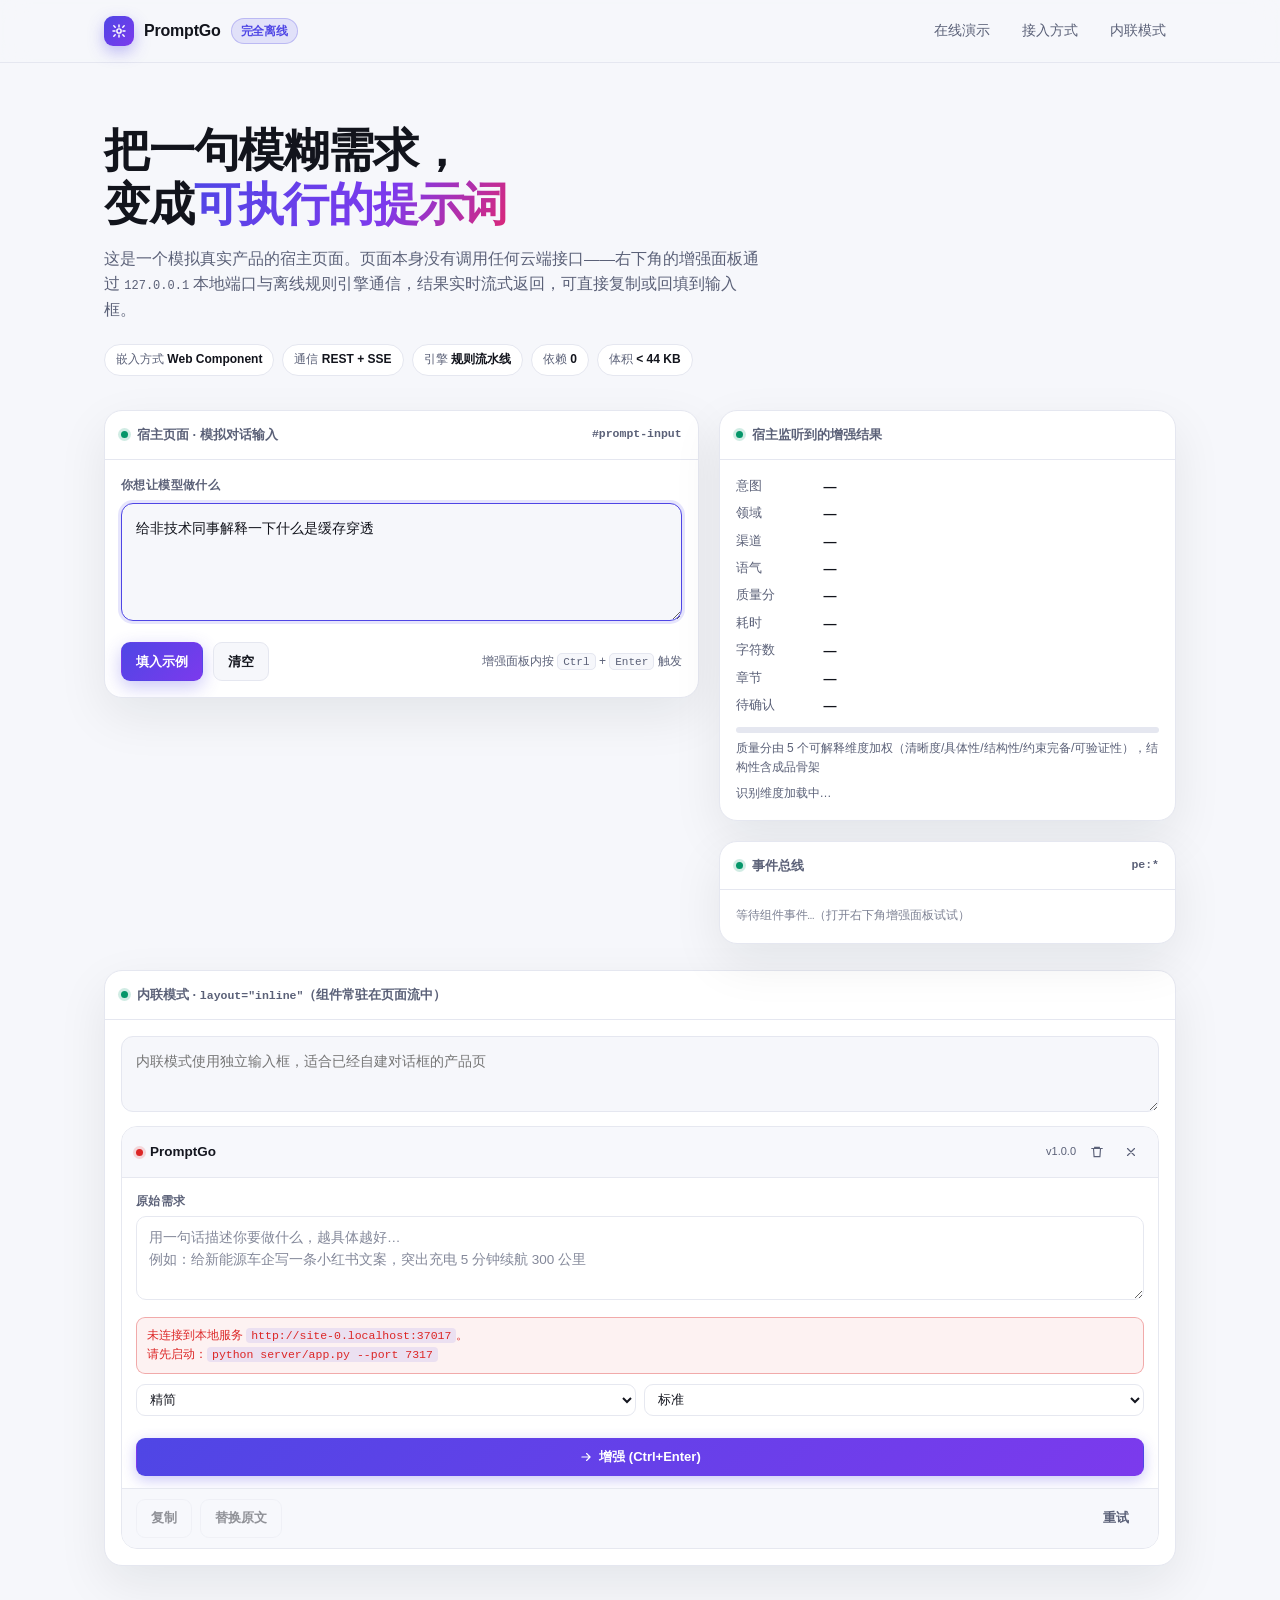
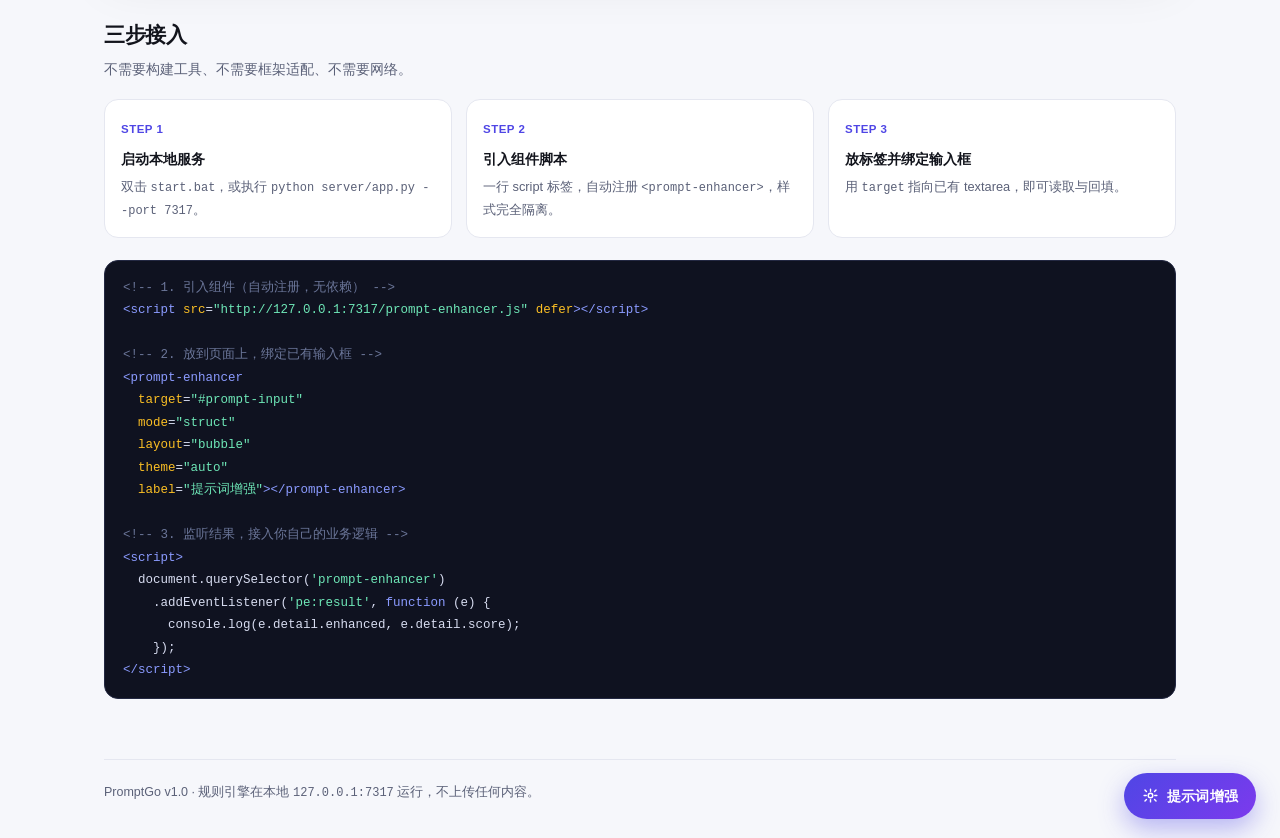
==== web/demo/index.html @ 9ddad8fb "feat: PromptGo 离线提示词增强器 - 纯离线规则引擎：意图/领域/渠道/语气识别 + 模板拼装 + 5 维评分 - 组件：Shadow DOM、SSE 分帧渲染、章节导航、评分对照 - " ====
<!DOCTYPE html>
<html lang="zh-CN">
<head>
<meta charset="utf-8">
<meta name="viewport" content="width=device-width, initial-scale=1">
<title>PromptGo · 离线提示词增强（嵌入演示）</title>
<link rel="stylesheet" href="./app.css">
<script src="../prompt-enhancer.js" defer></script>
</head>
<body>

<header class="site">
  <div class="wrap nav">
    <div class="brand">
      <span class="mark">
        <svg viewBox="0 0 24 24" fill="none" stroke="currentColor" stroke-width="2.2" stroke-linecap="round" stroke-linejoin="round">
          <path d="M12 3v3M12 18v3M4.2 4.2l2.1 2.1M17.7 17.7l2.1 2.1M3 12h3M18 12h3M4.2 19.8l2.1-2.1M17.7 6.3l2.1-2.1"/>
          <circle cx="12" cy="12" r="3.2"/>
        </svg>
      </span>
      PromptGo
      <span class="badge">完全离线</span>
    </div>
    <span class="spacer"></span>
    <a href="#stage">在线演示</a>
    <a href="#integrate">接入方式</a>
    <a href="#inline">内联模式</a>
  </div>
</header>

<main class="wrap">

  <section class="hero">
    <h1>把一句模糊需求，<br>变成<span class="grad">可执行的提示词</span></h1>
    <p>这是一个模拟真实产品的宿主页面。页面本身没有调用任何云端接口——右下角的增强面板通过
      <code class="mono">127.0.0.1</code> 本地端口与离线规则引擎通信，结果实时流式返回，可直接复制或回填到输入框。</p>
    <div class="tags">
      <span class="tag">嵌入方式 <b>Web Component</b></span>
      <span class="tag">通信 <b>REST + SSE</b></span>
      <span class="tag">引擎 <b>规则流水线</b></span>
      <span class="tag">依赖 <b>0</b></span>
      <span class="tag">体积 <b>&lt; 44 KB</b></span>
    </div>
  </section>

  <section class="stage" id="stage">
    <div class="card">
      <div class="card-head">
        <span class="dot"></span>
        <span>宿主页面 · 模拟对话输入</span>
        <span class="spacer"></span>
        <span class="mono" style="font-size:11.5px">#prompt-input</span>
      </div>
      <div class="card-body">
        <div class="composer-label">你想让模型做什么</div>
        <textarea id="prompt-input" class="composer" placeholder="先用普通人的话写一句需求，然后点右下角「提示词增强」…"></textarea>
        <div class="composer-actions">
          <button class="btn primary" type="button" onclick="fillSample()">填入示例</button>
          <button class="btn" type="button" onclick="document.getElementById('prompt-input').value=''">清空</button>
          <span class="hint">增强面板内按 <kbd>Ctrl</kbd> + <kbd>Enter</kbd> 触发</span>
        </div>
      </div>
    </div>

    <div style="display:grid;gap:20px">
      <div class="card">
        <div class="card-head">
          <span class="dot"></span>
          <span>宿主监听到的增强结果</span>
        </div>
        <div class="card-body">
          <div class="kv">
            <span>意图</span><span id="out-intent">—</span>
            <span>领域</span><span id="out-domain">—</span>
            <span>渠道</span><span id="out-channel">—</span>
            <span>语气</span><span id="out-tone">—</span>
            <span>质量分</span><span id="out-score">—</span>
            <span>耗时</span><span id="out-elapsed">—</span>
            <span>字符数</span><span id="out-chars">—</span>
            <span>章节</span><span id="out-sections">—</span>
            <span>待确认</span><span id="out-missing">—</span>
          </div>
          <div class="meter"><i id="out-meter"></i></div>
          <div class="hint" style="margin:6px 0 0">质量分由 5 个可解释维度加权（清晰度/具体性/结构性/约束完备/可验证性），结构性含成品骨架</div>
          <div class="hint" id="meta-line" style="margin:6px 0 0">识别维度加载中…</div>
        </div>
      </div>

      <div class="card">
        <div class="card-head">
          <span class="dot"></span>
          <span>事件总线</span>
          <span class="spacer"></span>
          <span class="mono" style="font-size:11.5px">pe:*</span>
        </div>
        <div class="card-body">
          <ul class="log" id="log"></ul>
        </div>
      </div>
    </div>
  </section>

  <section class="inline-block" id="inline">
    <div class="card">
      <div class="card-head">
        <span class="dot"></span>
        <span>内联模式 · <span class="mono" style="font-size:11.5px">layout="inline"</span>（组件常驻在页面流中）</span>
      </div>
      <div class="card-body" style="display:grid;gap:14px">
        <textarea id="inline-input" class="composer" style="min-height:76px"
          placeholder="内联模式使用独立输入框，适合已经自建对话框的产品页"></textarea>
        <prompt-enhancer layout="inline" mode="concise" target="#inline-input" label="增强"></prompt-enhancer>
      </div>
    </div>
  </section>

  <section class="section" id="integrate">
    <h2>三步接入</h2>
    <p>不需要构建工具、不需要框架适配、不需要网络。</p>
    <div class="steps">
      <div class="step">
        <em>STEP 1</em>
        <h3>启动本地服务</h3>
        <p>双击 <span class="mono">start.bat</span>，或执行 <span class="mono">python server/app.py --port 7317</span>。</p>
      </div>
      <div class="step">
        <em>STEP 2</em>
        <h3>引入组件脚本</h3>
        <p>一行 script 标签，自动注册 <span class="mono">&lt;prompt-enhancer&gt;</span>，样式完全隔离。</p>
      </div>
      <div class="step">
        <em>STEP 3</em>
        <h3>放标签并绑定输入框</h3>
        <p>用 <span class="mono">target</span> 指向已有 textarea，即可读取与回填。</p>
      </div>
    </div>

    <pre class="code"><span class="c">&lt;!-- 1. 引入组件（自动注册，无依赖） --&gt;</span>
<span class="k">&lt;script</span> <span class="a">src</span>=<span class="s">"http://127.0.0.1:7317/prompt-enhancer.js"</span> <span class="a">defer</span><span class="k">&gt;&lt;/script&gt;</span>

<span class="c">&lt;!-- 2. 放到页面上，绑定已有输入框 --&gt;</span>
<span class="k">&lt;prompt-enhancer</span>
  <span class="a">target</span>=<span class="s">"#prompt-input"</span>
  <span class="a">mode</span>=<span class="s">"struct"</span>
  <span class="a">layout</span>=<span class="s">"bubble"</span>
  <span class="a">theme</span>=<span class="s">"auto"</span>
  <span class="a">label</span>=<span class="s">"提示词增强"</span><span class="k">&gt;&lt;/prompt-enhancer&gt;</span>

<span class="c">&lt;!-- 3. 监听结果，接入你自己的业务逻辑 --&gt;</span>
<span class="k">&lt;script&gt;</span>
  document.querySelector(<span class="s">'prompt-enhancer'</span>)
    .addEventListener(<span class="s">'pe:result'</span>, <span class="k">function</span> (e) {
      console.log(e.detail.enhanced, e.detail.score);
    });
<span class="k">&lt;/script&gt;</span></pre>
  </section>

  <footer class="site">
    PromptGo <span id="ver">v1.0</span> · 规则引擎在本地 <span class="mono">127.0.0.1:7317</span> 运行，不上传任何内容。
  </footer>
</main>

<prompt-enhancer target="#prompt-input" mode="struct" label="提示词增强"></prompt-enhancer>

<script>
  var SAMPLES = [
    "帮我写个关于新能源汽车的营销文案，要发小红书",
    "写个 python 函数，合并两个字典，同名 key 求和",
    "这个报错怎么解决：IndexError list index out of range",
    "整理一份新员工入职第一周的执行计划",
    "给非技术同事解释一下什么是缓存穿透"
  ];

  function fillSample() {
    var ta = document.getElementById("prompt-input");
    ta.value = SAMPLES[Math.floor(Math.random() * SAMPLES.length)];
    ta.dispatchEvent(new Event("input", { bubbles: true }));
    ta.focus();
  }

  function log(kind, name, extra) {
    var ul = document.getElementById("log");
    var li = document.createElement("li");
    if (kind) li.className = kind;
    var t = new Date().toLocaleTimeString("zh-CN", { hour12: false });
    li.innerHTML = "<time>" + t + "</time><b>" + name + "</b><span>" + (extra || "") + "</span>";
    ul.prepend(li);
    while (ul.children.length > 24) ul.lastChild.remove();
  }

  var host = document.querySelector("prompt-enhancer[target='#prompt-input']");
  var inline = document.querySelector("prompt-enhancer[layout='inline']");

  [host, inline].forEach(function (el) {
    if (!el) return;
    el.addEventListener("pe:open", function () { log("", "pe:open", "面板展开，已读取绑定输入框"); });
    el.addEventListener("pe:close", function () { log("", "pe:close", ""); });
    el.addEventListener("pe:copy", function (e) { log("ok", "pe:copy", e.detail.text.length + " 字符已写入剪贴板"); });
    el.addEventListener("pe:error", function (e) { log("err", "pe:error", e.detail.message); });
    el.addEventListener("pe:result", function (e) {
      var d = e.detail, s = d.score || {}, a = d.analysis || {};
      log("ok", "pe:result", (s.before || 0) + " → " + (s.after || 0) + " 分");

      if (el !== host) return;
      document.getElementById("out-intent").textContent = a.intent_label || "—";
      document.getElementById("out-domain").textContent = a.domain_label || "—";
      document.getElementById("out-channel").textContent = pickKind(a, "channel");
      document.getElementById("out-tone").textContent = pickKind(a, "tone");
      document.getElementById("out-score").textContent =
        (s.before || 0) + " → " + (s.after || 0) + "（+" + (s.delta || 0) + "）";
      document.getElementById("out-elapsed").textContent = (d.elapsed_ms || 0) + " ms";
      document.getElementById("out-chars").textContent = d.enhanced.length + " 字";
      document.getElementById("out-sections").textContent = (d.sections || []).length + " 段";
      var missing = (a.missing || []).length;
      document.getElementById("out-missing").textContent = missing ? missing + " 项" : "无";
      document.getElementById("out-meter").style.width = Math.min(100, s.after || 0) + "%";
    });
  });

  // 渠道/语气没有独立字段，统一从 constraints 里按 kind 取值（可能一次命中多个）
  function pickKind(a, kind) {
    var values = (a.constraints || []).filter(function (c) { return c.kind === kind; })
      .map(function (c) { return c.value; });
    return values.length ? values.join(" / ") : "—";
  }

  // 未启动服务时给出明确提示，而不是静默失败
  fetch("/v1/health").then(function (r) { return r.ok ? r.json() : null; })
    .then(function (d) {
      if (!d) return;
      document.getElementById("ver").textContent = "v" + d.version;
      log("ok", "health", "本地服务在线 · v" + d.version);
    })
    .catch(function () { log("err", "health", "本地服务未启动"); });

  // 识别维度清单由服务端元数据驱动，宿主不必硬编码
  fetch("/v1/meta").then(function (r) { return r.ok ? r.json() : null; })
    .then(function (m) {
      if (!m) return;
      document.getElementById("meta-line").textContent =
        "引擎可识别：" + m.intents.length + " 类意图 · " + m.domains.length + " 个领域 · " +
        m.channels.length + " 个渠道 · " + m.tones.length + " 种语气（来源 /v1/meta）";
    })
    .catch(function () { document.getElementById("meta-line").textContent = "元数据不可用"; });

  if (!document.getElementById("prompt-input").value) fillSample();
</script>
</body>
</html>
---- web/demo/app.css ----
/* PromptGo 演示宿主页样式（模拟一个真实产品的接入场景） */
:root {
  --bg: #f6f7fb;
  --bg-soft: #ffffff;
  --fg: #12141c;
  --fg-2: #5b6178;
  --line: #e5e7f0;
  --accent: #4f46e5;
  --accent-2: #7c3aed;
  --ok: #059669;
  --warn: #d97706;
  --radius: 18px;
  --shadow: 0 18px 50px rgba(18, 20, 28, .08);
}

@media (prefers-color-scheme: dark) {
  :root {
    --bg: #0e1017;
    --bg-soft: #161923;
    --fg: #eef0f7;
    --fg-2: #99a1b8;
    --line: #262b3a;
    --shadow: 0 18px 50px rgba(0, 0, 0, .5);
  }
}

* { box-sizing: border-box; }

body {
  margin: 0;
  background: var(--bg);
  color: var(--fg);
  font-family: -apple-system, BlinkMacSystemFont, "Segoe UI", "PingFang SC", "Microsoft YaHei", sans-serif;
  line-height: 1.65;
  -webkit-font-smoothing: antialiased;
}

.wrap { max-width: 1120px; margin: 0 auto; padding: 0 24px; }

/* ---------------- 顶部 ---------------- */
header.site {
  position: sticky;
  top: 0;
  z-index: 20;
  backdrop-filter: blur(14px);
  background: color-mix(in srgb, var(--bg) 82%, transparent);
  border-bottom: 1px solid var(--line);
}

.nav {
  display: flex;
  align-items: center;
  gap: 12px;
  height: 62px;
}

.brand {
  display: flex;
  align-items: center;
  gap: 10px;
  font-weight: 700;
  letter-spacing: -.2px;
}

.mark {
  width: 30px;
  height: 30px;
  border-radius: 9px;
  display: grid;
  place-items: center;
  color: #fff;
  background: linear-gradient(135deg, var(--accent), var(--accent-2));
  box-shadow: 0 6px 16px rgba(79, 70, 229, .35);
}

.mark svg { width: 16px; height: 16px; }

.badge {
  font-size: 11.5px;
  padding: 3px 9px;
  border-radius: 999px;
  color: var(--accent);
  background: color-mix(in srgb, var(--accent) 12%, transparent);
  border: 1px solid color-mix(in srgb, var(--accent) 26%, transparent);
  font-weight: 600;
}

.nav .spacer { flex: 1; }

.nav a {
  color: var(--fg-2);
  text-decoration: none;
  font-size: 13.5px;
  padding: 6px 10px;
  border-radius: 8px;
}

.nav a:hover { color: var(--fg); background: var(--bg-soft); }

/* ---------------- 英雄区 ---------------- */
.hero { padding: 60px 0 34px; }

.hero h1 {
  margin: 0 0 14px;
  font-size: clamp(30px, 4.6vw, 46px);
  line-height: 1.18;
  letter-spacing: -1.2px;
  font-weight: 800;
}

.hero h1 .grad {
  background: linear-gradient(120deg, var(--accent), var(--accent-2) 60%, #db2777);
  -webkit-background-clip: text;
  background-clip: text;
  color: transparent;
}

.hero p {
  margin: 0;
  max-width: 660px;
  color: var(--fg-2);
  font-size: 15.5px;
}

.tags { display: flex; flex-wrap: wrap; gap: 8px; margin-top: 22px; }

.tag {
  font-size: 12px;
  padding: 5px 11px;
  border-radius: 999px;
  border: 1px solid var(--line);
  background: var(--bg-soft);
  color: var(--fg-2);
}

.tag b { color: var(--fg); font-weight: 600; }

/* ---------------- 布局 ---------------- */
.stage {
  display: grid;
  grid-template-columns: 1.3fr 1fr;
  gap: 20px;
  padding-bottom: 26px;
  align-items: start;
}

.card {
  background: var(--bg-soft);
  border: 1px solid var(--line);
  border-radius: var(--radius);
  box-shadow: var(--shadow);
  overflow: hidden;
}

.card-head {
  display: flex;
  align-items: center;
  gap: 9px;
  padding: 13px 16px;
  border-bottom: 1px solid var(--line);
  font-size: 13px;
  font-weight: 600;
  color: var(--fg-2);
}

.card-head .dot {
  width: 7px;
  height: 7px;
  border-radius: 50%;
  background: var(--ok);
  box-shadow: 0 0 0 3px color-mix(in srgb, var(--ok) 18%, transparent);
}

.card-head .spacer { flex: 1; }

.card-body { padding: 16px; }

/* 模拟对话输入 */
.composer-label {
  font-size: 12px;
  font-weight: 600;
  letter-spacing: .4px;
  text-transform: uppercase;
  color: var(--fg-2);
  margin-bottom: 8px;
}

.composer {
  width: 100%;
  min-height: 118px;
  padding: 13px 14px;
  border: 1px solid var(--line);
  border-radius: 12px;
  background: var(--bg);
  color: var(--fg);
  font: inherit;
  font-size: 14px;
  resize: vertical;
  outline: none;
  transition: border-color .15s ease, box-shadow .15s ease;
}

.composer:focus {
  border-color: var(--accent);
  box-shadow: 0 0 0 3px color-mix(in srgb, var(--accent) 14%, transparent);
}

.composer-actions {
  display: flex;
  align-items: center;
  gap: 10px;
  margin-top: 12px;
}

.btn {
  border: 1px solid var(--line);
  background: var(--bg);
  color: var(--fg);
  padding: 8px 14px;
  border-radius: 9px;
  font: inherit;
  font-size: 13px;
  font-weight: 600;
  cursor: pointer;
  transition: transform .12s ease, filter .15s ease;
}

.btn:hover { filter: brightness(.97); }
.btn:active { transform: scale(.985); }

.btn.primary {
  color: #fff;
  border-color: transparent;
  background: linear-gradient(135deg, var(--accent), var(--accent-2));
  box-shadow: 0 6px 18px rgba(79, 70, 229, .3);
}

.hint {
  font-size: 12px;
  color: var(--fg-2);
  margin-left: auto;
}

kbd {
  font-family: ui-monospace, SFMono-Regular, Menlo, monospace;
  font-size: 11px;
  padding: 1.5px 5px;
  border-radius: 5px;
  border: 1px solid var(--line);
  background: var(--bg);
}

/* 右侧：宿主收到的数据 */
.kv {
  display: grid;
  grid-template-columns: 78px 1fr;
  gap: 6px 10px;
  font-size: 13px;
  margin-bottom: 4px;
}

.kv span:nth-child(odd) { color: var(--fg-2); font-size: 12.5px; }
.kv span:nth-child(even) { font-weight: 600; }

.meter {
  height: 6px;
  border-radius: 4px;
  background: var(--line);
  overflow: hidden;
  margin: 10px 0 4px;
}

.meter i {
  display: block;
  height: 100%;
  width: 0;
  border-radius: 4px;
  background: linear-gradient(90deg, var(--accent), var(--accent-2));
  transition: width .6s cubic-bezier(.22, 1, .36, 1);
}

.mono {
  font-family: ui-monospace, SFMono-Regular, Menlo, monospace;
  font-size: 12px;
}

.log {
  margin: 0;
  padding: 0;
  list-style: none;
  max-height: 208px;
  overflow-y: auto;
  font-family: ui-monospace, SFMono-Regular, Menlo, monospace;
  font-size: 11.5px;
  line-height: 1.75;
}

.log li {
  display: flex;
  gap: 8px;
  padding: 3px 0;
  border-bottom: 1px dashed color-mix(in srgb, var(--line) 70%, transparent);
  color: var(--fg-2);
}

.log li b { color: var(--fg); font-weight: 600; }
.log li.ok b { color: var(--ok); }
.log li.err b { color: #dc2626; }
.log li time { color: var(--fg-2); opacity: .7; }
.log:empty::after {
  content: "等待组件事件…（打开右下角增强面板试试）";
  color: var(--fg-2);
  opacity: .8;
}

/* 内联模式 */
.inline-block { padding: 0 0 26px; }

/* ---------------- 接入步骤 ---------------- */
.section { padding: 26px 0 60px; }

.section h2 {
  font-size: 21px;
  letter-spacing: -.4px;
  margin: 0 0 6px;
}

.section > p { margin: 0 0 18px; color: var(--fg-2); font-size: 14px; }

.steps {
  display: grid;
  grid-template-columns: repeat(3, minmax(0, 1fr));
  gap: 14px;
  margin-bottom: 22px;
}

.step {
  background: var(--bg-soft);
  border: 1px solid var(--line);
  border-radius: 14px;
  padding: 15px 16px;
}

.step em {
  font-style: normal;
  font-size: 11.5px;
  font-weight: 700;
  color: var(--accent);
  letter-spacing: .5px;
}

.step h3 { margin: 6px 0 5px; font-size: 14px; }
.step p { margin: 0; font-size: 12.8px; color: var(--fg-2); }

pre.code {
  margin: 0;
  padding: 16px 18px;
  border-radius: 14px;
  background: #0f1220;
  color: #d7dcf0;
  overflow-x: auto;
  font-family: ui-monospace, SFMono-Regular, Menlo, monospace;
  font-size: 12.5px;
  line-height: 1.8;
  border: 1px solid #232842;
}

pre.code .c { color: #6b7699; }
pre.code .k { color: #8b9bff; }
pre.code .s { color: #6ee7b7; }
pre.code .a { color: #fbbf24; }

footer.site {
  border-top: 1px solid var(--line);
  padding: 22px 0 40px;
  color: var(--fg-2);
  font-size: 12.5px;
}

@media (max-width: 900px) {
  .stage { grid-template-columns: 1fr; }
  .steps { grid-template-columns: 1fr; }
  .hero { padding: 40px 0 28px; }
}
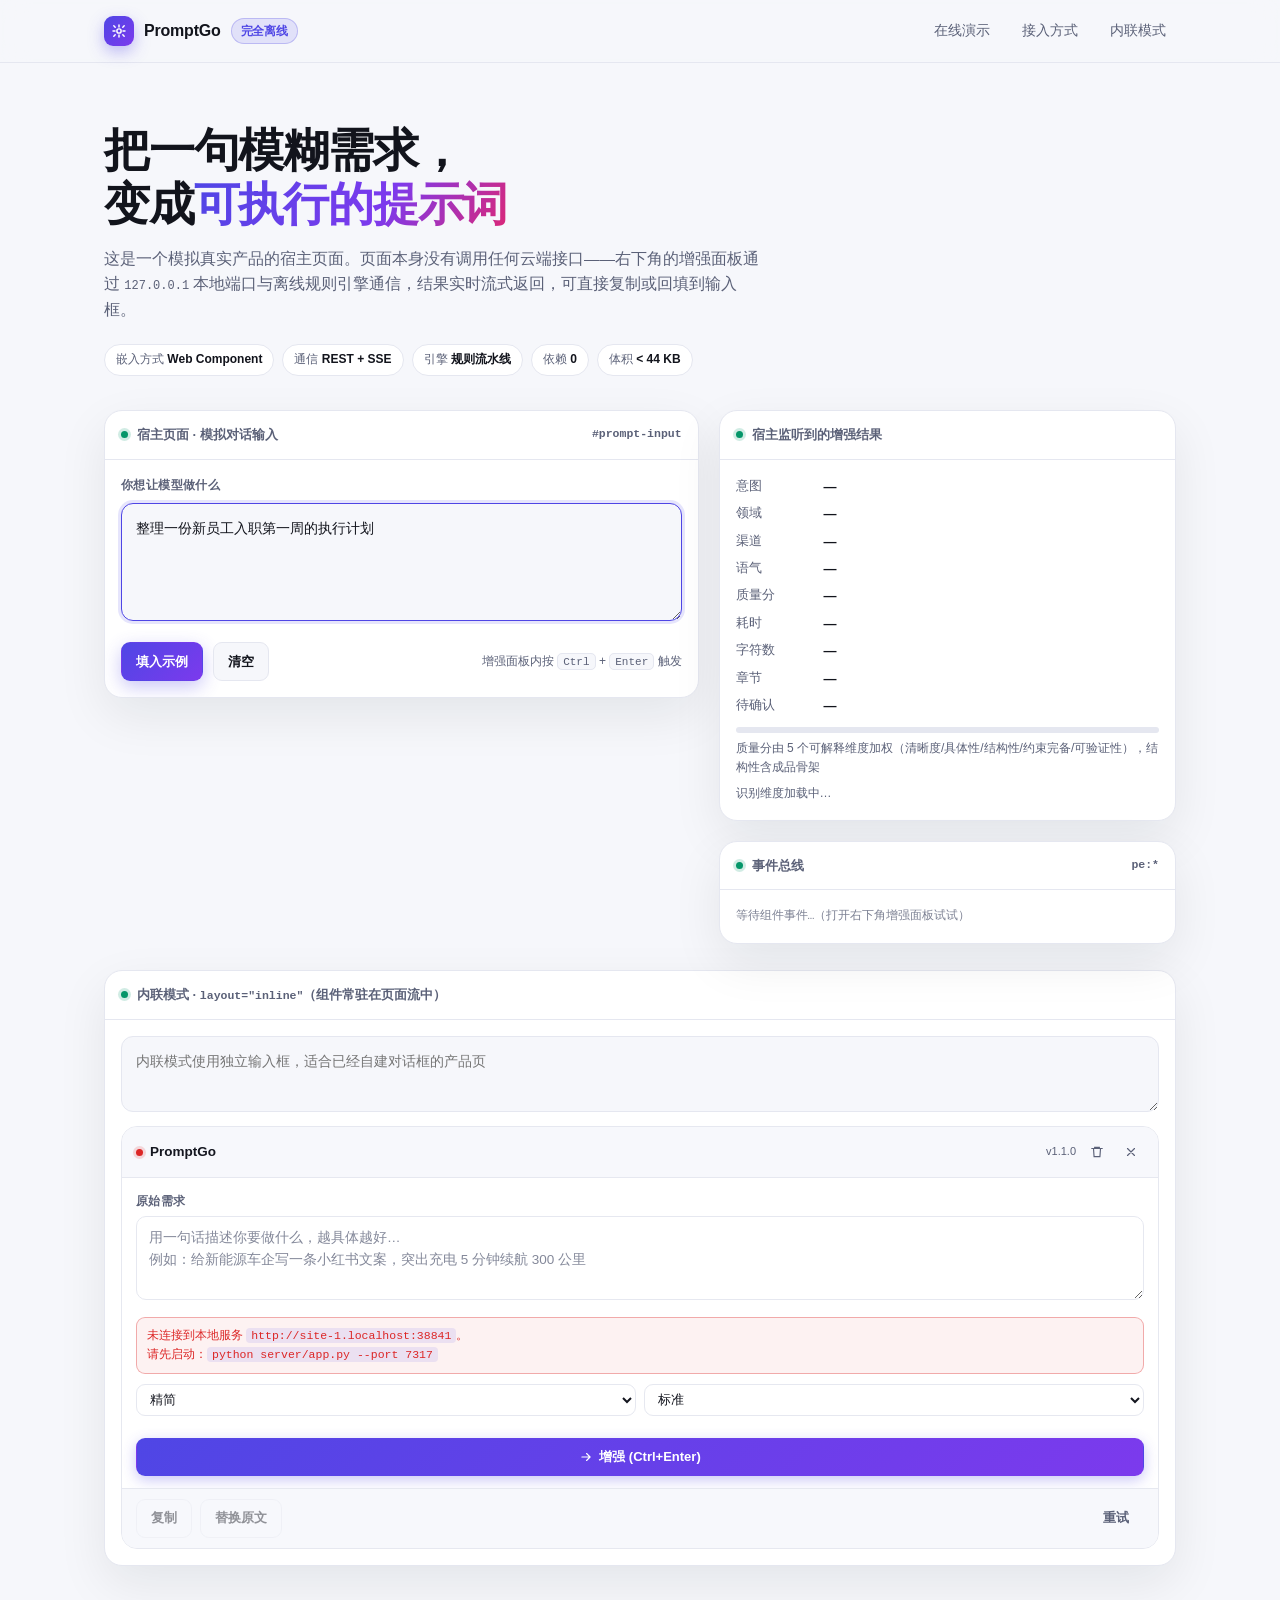
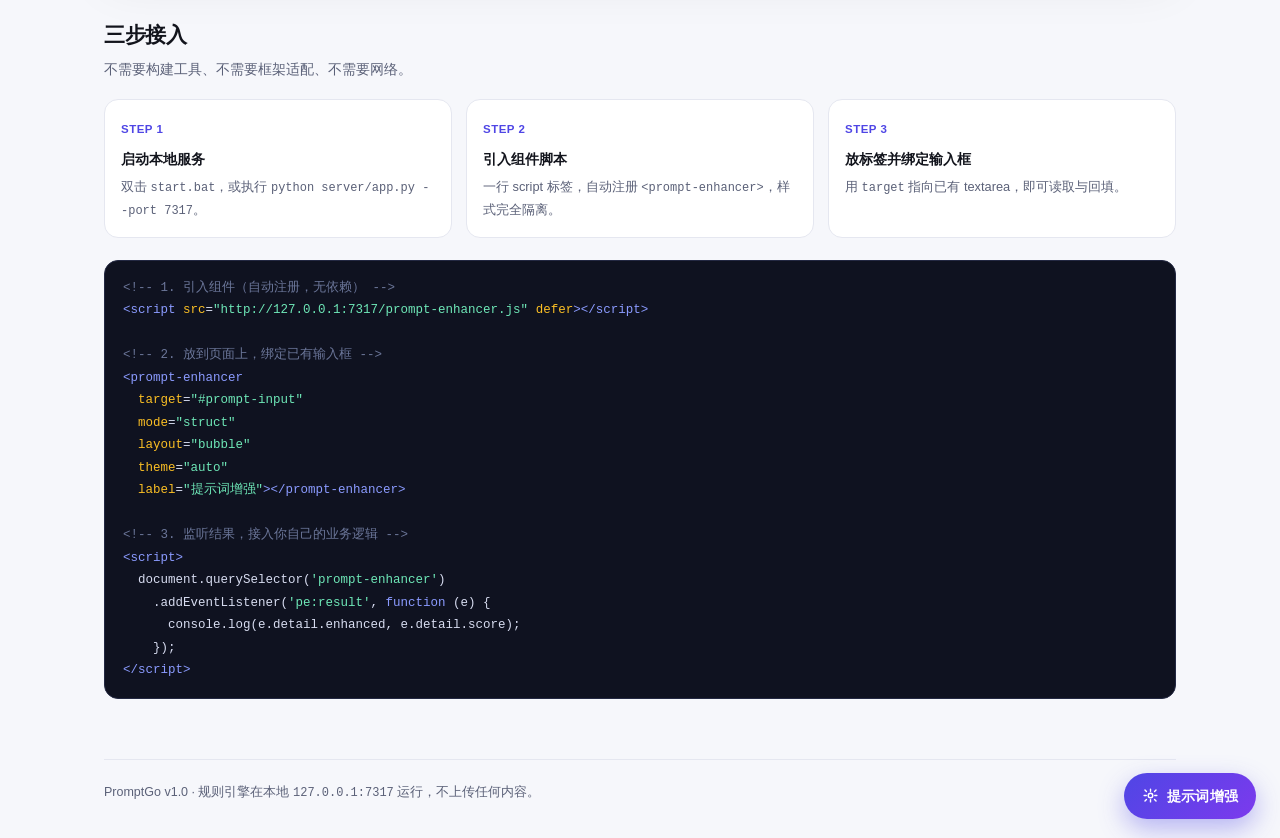
==== commit 700f5da5: "release: v1.1.0（P2-11 词表扩容 / P2-13 背景判定 / P2-14 413 修复） - P2-11：领域 +153 条同义与英文词，渠道 38→55、语气 47→63 词条" ====
--- a/web/demo/index.html
+++ b/web/demo/index.html
@@ -218,10 +218,13 @@
   });
 
   // 渠道/语气没有独立字段，统一从 constraints 里按 kind 取值（可能一次命中多个）
+  // 超过保留上限时，后端会给 truncated 计数，这里明确标出，避免看起来像漏识别
   function pickKind(a, kind) {
     var values = (a.constraints || []).filter(function (c) { return c.kind === kind; })
       .map(function (c) { return c.value; });
-    return values.length ? values.join(" / ") : "—";
+    var dropped = (a.truncated || {})[kind] || 0;
+    var text = values.length ? values.join(" / ") : "—";
+    return dropped ? text + "（另有 " + dropped + " 项）" : text;
   }
 
   // 未启动服务时给出明确提示，而不是静默失败
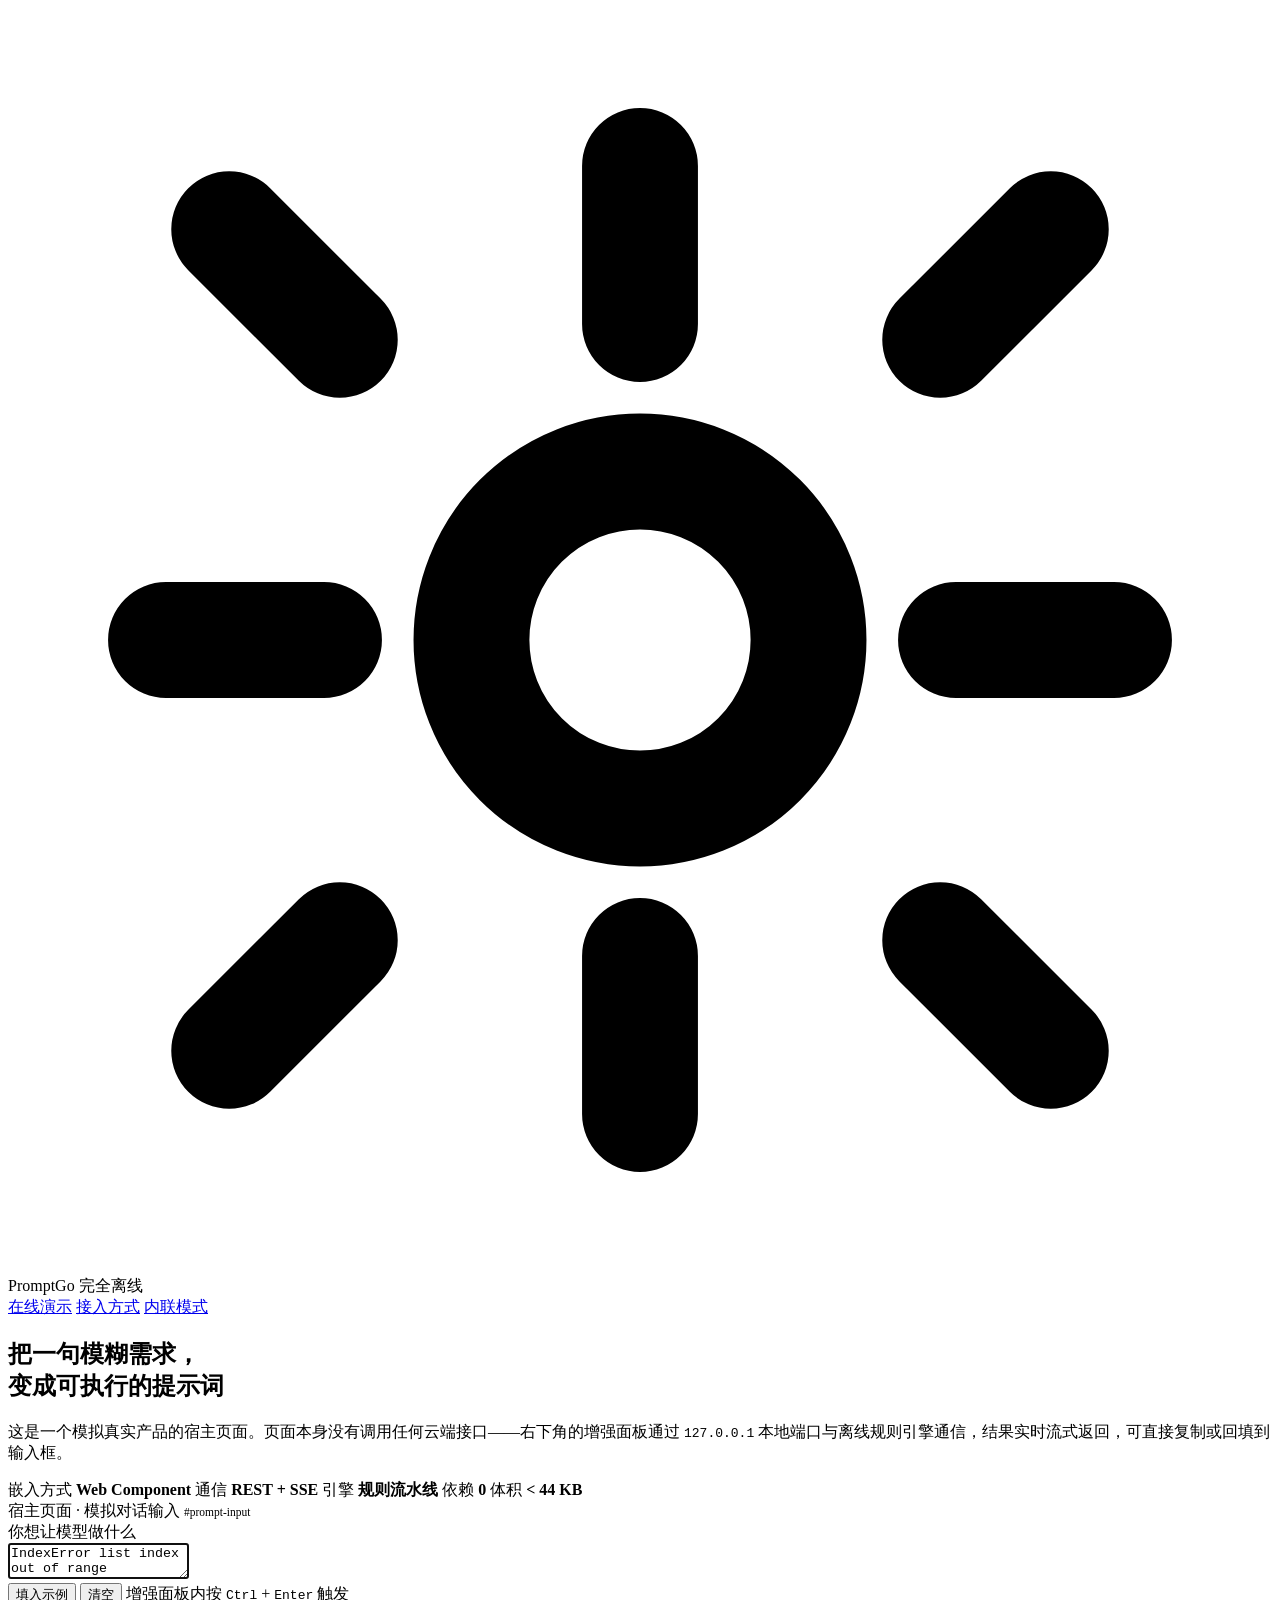
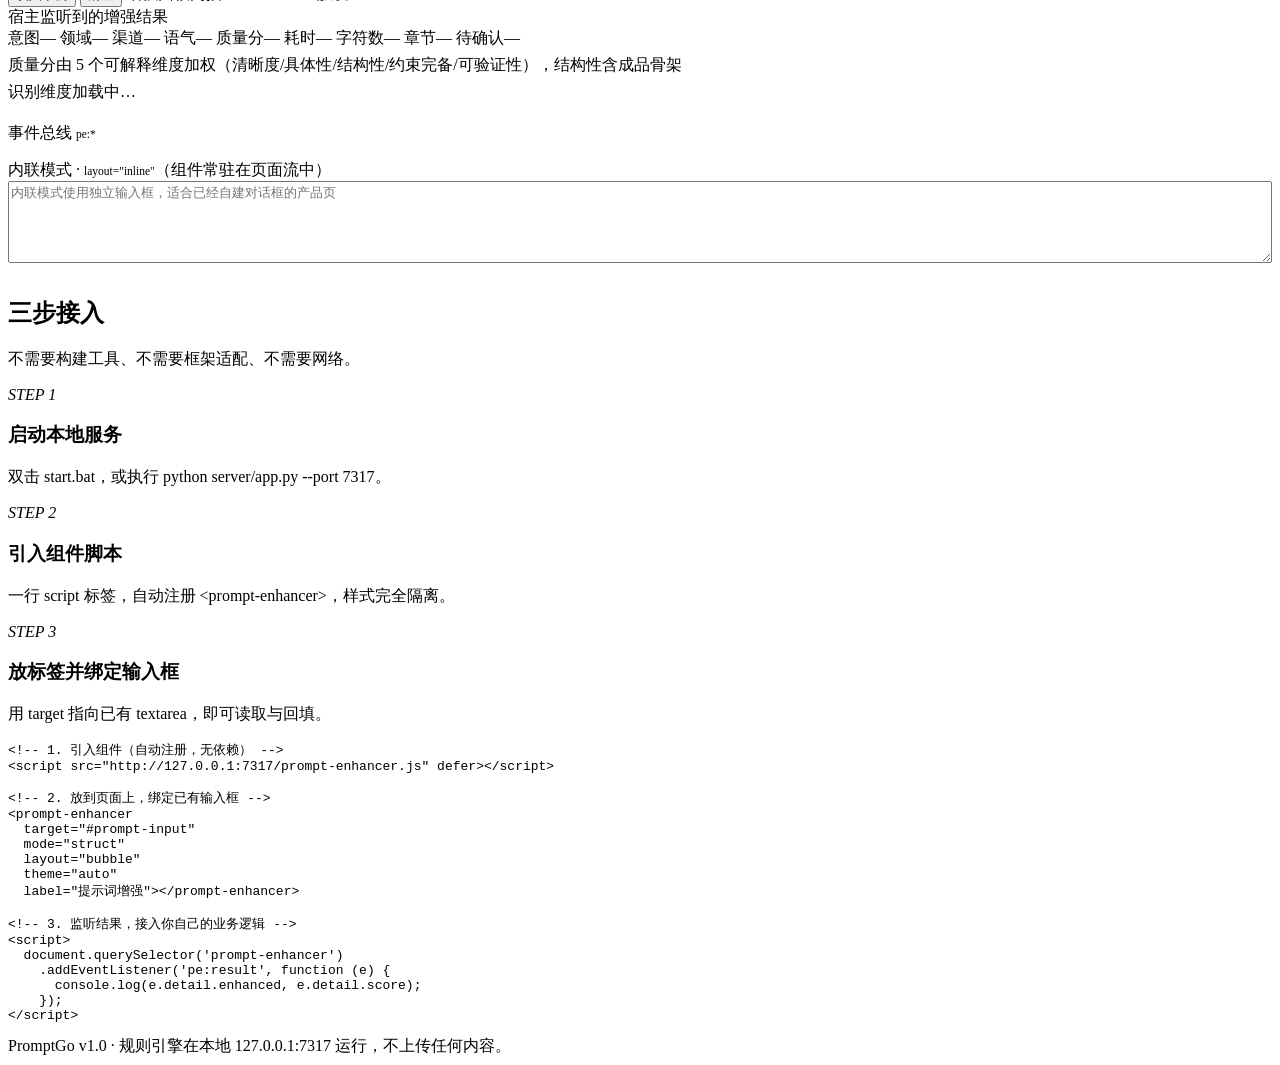
==== commit fbc40126: "fix: v1.2.1 修复演示页样式 404 与双击 exe 不开浏览器 - 演示页资源改绝对路径（/demo/app.css、/prompt-enhancer.js）：从 `/` 打开时   相对" ====
--- a/web/demo/index.html
+++ b/web/demo/index.html
@@ -4,8 +4,8 @@
 <meta charset="utf-8">
 <meta name="viewport" content="width=device-width, initial-scale=1">
 <title>PromptGo · 离线提示词增强（嵌入演示）</title>
-<link rel="stylesheet" href="./app.css">
-<script src="../prompt-enhancer.js" defer></script>
+<link rel="stylesheet" href="/demo/app.css">
+<script src="/prompt-enhancer.js" defer></script>
 </head>
 <body>
 
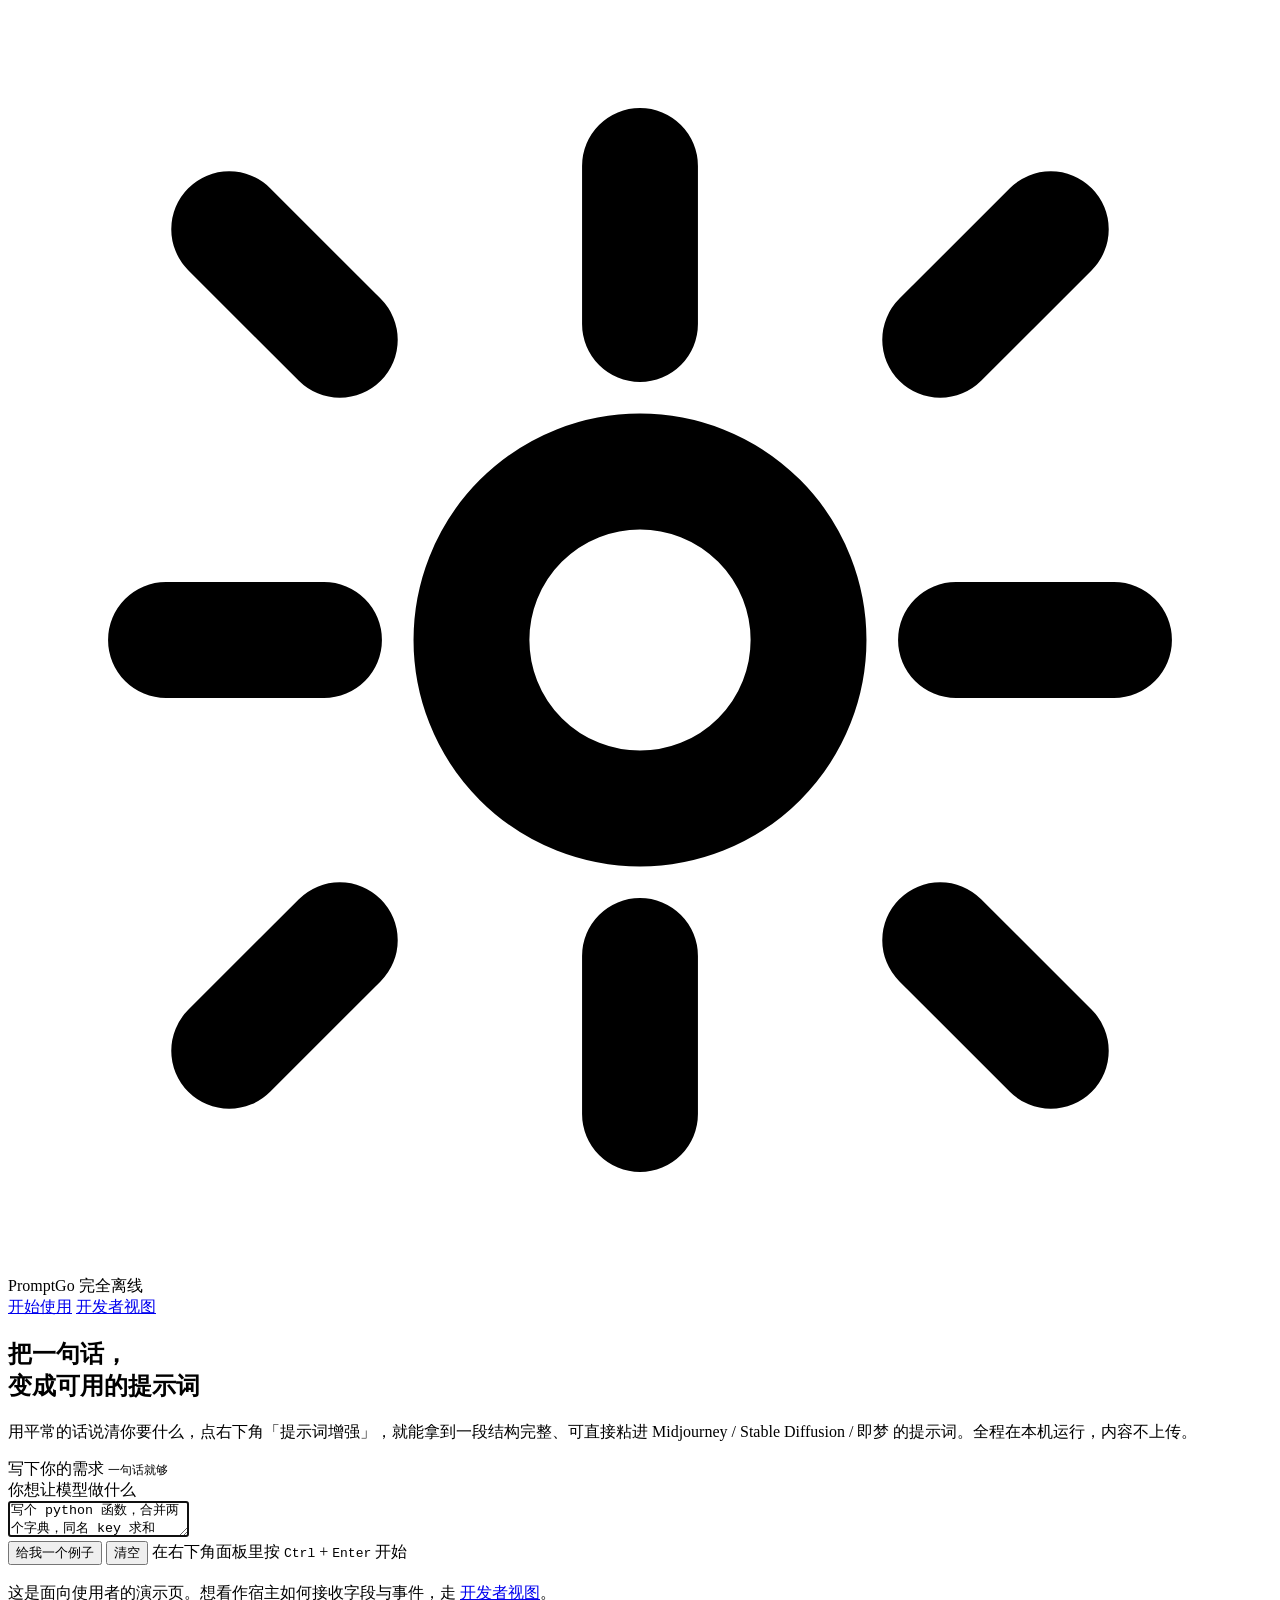
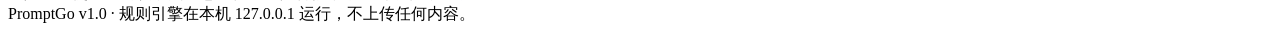
==== commit 1f3a21f8: "feat: 演示页拆分为使用者/开发者两个入口 - `/demo/`（index.html）重写为使用者入口：需求输入 + 示例填充 + 增强面板 +   增强结果（复制 / 回填），不再展示意图/领" ====
--- a/web/demo/index.html
+++ b/web/demo/index.html
@@ -3,7 +3,7 @@
 <head>
 <meta charset="utf-8">
 <meta name="viewport" content="width=device-width, initial-scale=1">
-<title>PromptGo · 离线提示词增强（嵌入演示）</title>
+<title>PromptGo · 把一句话变成可用的提示词</title>
 <link rel="stylesheet" href="/demo/app.css">
 <script src="/prompt-enhancer.js" defer></script>
 </head>
@@ -22,141 +22,65 @@
       <span class="badge">完全离线</span>
     </div>
     <span class="spacer"></span>
-    <a href="#stage">在线演示</a>
-    <a href="#integrate">接入方式</a>
-    <a href="#inline">内联模式</a>
+    <a href="#use">开始使用</a>
+    <a href="/demo/dev">开发者视图</a>
   </div>
 </header>
 
 <main class="wrap">
 
   <section class="hero">
-    <h1>把一句模糊需求，<br>变成<span class="grad">可执行的提示词</span></h1>
-    <p>这是一个模拟真实产品的宿主页面。页面本身没有调用任何云端接口——右下角的增强面板通过
-      <code class="mono">127.0.0.1</code> 本地端口与离线规则引擎通信，结果实时流式返回，可直接复制或回填到输入框。</p>
-    <div class="tags">
-      <span class="tag">嵌入方式 <b>Web Component</b></span>
-      <span class="tag">通信 <b>REST + SSE</b></span>
-      <span class="tag">引擎 <b>规则流水线</b></span>
-      <span class="tag">依赖 <b>0</b></span>
-      <span class="tag">体积 <b>&lt; 44 KB</b></span>
-    </div>
+    <h1>把一句话，<br>变成<span class="grad">可用的提示词</span></h1>
+    <p>用平常的话说清你要什么，点右下角「提示词增强」，就能拿到一段结构完整、可直接粘进
+      Midjourney / Stable Diffusion / 即梦 的提示词。全程在本机运行，内容不上传。</p>
   </section>
 
-  <section class="stage" id="stage">
+  <section class="stage" id="use" style="grid-template-columns:1fr">
     <div class="card">
       <div class="card-head">
         <span class="dot"></span>
-        <span>宿主页面 · 模拟对话输入</span>
+        <span>写下你的需求</span>
         <span class="spacer"></span>
-        <span class="mono" style="font-size:11.5px">#prompt-input</span>
+        <span class="mono" style="font-size:11.5px">一句话就够</span>
       </div>
       <div class="card-body">
         <div class="composer-label">你想让模型做什么</div>
-        <textarea id="prompt-input" class="composer" placeholder="先用普通人的话写一句需求，然后点右下角「提示词增强」…"></textarea>
+        <textarea id="prompt-input" class="composer" placeholder="例如：整理一份新员工入职第一周的执行计划"></textarea>
         <div class="composer-actions">
-          <button class="btn primary" type="button" onclick="fillSample()">填入示例</button>
-          <button class="btn" type="button" onclick="document.getElementById('prompt-input').value=''">清空</button>
-          <span class="hint">增强面板内按 <kbd>Ctrl</kbd> + <kbd>Enter</kbd> 触发</span>
-        </div>
-      </div>
-    </div>
-
-    <div style="display:grid;gap:20px">
-      <div class="card">
-        <div class="card-head">
-          <span class="dot"></span>
-          <span>宿主监听到的增强结果</span>
-        </div>
-        <div class="card-body">
-          <div class="kv">
-            <span>意图</span><span id="out-intent">—</span>
-            <span>领域</span><span id="out-domain">—</span>
-            <span>渠道</span><span id="out-channel">—</span>
-            <span>语气</span><span id="out-tone">—</span>
-            <span>质量分</span><span id="out-score">—</span>
-            <span>耗时</span><span id="out-elapsed">—</span>
-            <span>字符数</span><span id="out-chars">—</span>
-            <span>章节</span><span id="out-sections">—</span>
-            <span>待确认</span><span id="out-missing">—</span>
-          </div>
-          <div class="meter"><i id="out-meter"></i></div>
-          <div class="hint" style="margin:6px 0 0">质量分由 5 个可解释维度加权（清晰度/具体性/结构性/约束完备/可验证性），结构性含成品骨架</div>
-          <div class="hint" id="meta-line" style="margin:6px 0 0">识别维度加载中…</div>
-        </div>
-      </div>
-
-      <div class="card">
-        <div class="card-head">
-          <span class="dot"></span>
-          <span>事件总线</span>
-          <span class="spacer"></span>
-          <span class="mono" style="font-size:11.5px">pe:*</span>
-        </div>
-        <div class="card-body">
-          <ul class="log" id="log"></ul>
+          <button class="btn primary" type="button" onclick="fillSample()">给我一个例子</button>
+          <button class="btn" type="button" onclick="clearInput()">清空</button>
+          <span class="hint">在右下角面板里按 <kbd>Ctrl</kbd> + <kbd>Enter</kbd> 开始</span>
         </div>
       </div>
     </div>
   </section>
 
-  <section class="inline-block" id="inline">
+  <section class="stage" id="result" hidden style="grid-template-columns:1fr">
     <div class="card">
       <div class="card-head">
         <span class="dot"></span>
-        <span>内联模式 · <span class="mono" style="font-size:11.5px">layout="inline"</span>（组件常驻在页面流中）</span>
+        <span>增强结果</span>
+        <span class="spacer"></span>
+        <span class="mono" id="result-score" style="font-size:11.5px"></span>
       </div>
-      <div class="card-body" style="display:grid;gap:14px">
-        <textarea id="inline-input" class="composer" style="min-height:76px"
-          placeholder="内联模式使用独立输入框，适合已经自建对话框的产品页"></textarea>
-        <prompt-enhancer layout="inline" mode="concise" target="#inline-input" label="增强"></prompt-enhancer>
+      <div class="card-body">
+        <pre class="code" id="out-text" style="white-space:pre-wrap;margin:0"></pre>
+        <div class="composer-actions">
+          <button class="btn primary" type="button" onclick="copyResult()">复制</button>
+          <button class="btn" type="button" onclick="backfill()">回填到输入框</button>
+          <span class="hint" id="result-note"></span>
+        </div>
       </div>
     </div>
   </section>
 
-  <section class="section" id="integrate">
-    <h2>三步接入</h2>
-    <p>不需要构建工具、不需要框架适配、不需要网络。</p>
-    <div class="steps">
-      <div class="step">
-        <em>STEP 1</em>
-        <h3>启动本地服务</h3>
-        <p>双击 <span class="mono">start.bat</span>，或执行 <span class="mono">python server/app.py --port 7317</span>。</p>
-      </div>
-      <div class="step">
-        <em>STEP 2</em>
-        <h3>引入组件脚本</h3>
-        <p>一行 script 标签，自动注册 <span class="mono">&lt;prompt-enhancer&gt;</span>，样式完全隔离。</p>
-      </div>
-      <div class="step">
-        <em>STEP 3</em>
-        <h3>放标签并绑定输入框</h3>
-        <p>用 <span class="mono">target</span> 指向已有 textarea，即可读取与回填。</p>
-      </div>
-    </div>
-
-    <pre class="code"><span class="c">&lt;!-- 1. 引入组件（自动注册，无依赖） --&gt;</span>
-<span class="k">&lt;script</span> <span class="a">src</span>=<span class="s">"http://127.0.0.1:7317/prompt-enhancer.js"</span> <span class="a">defer</span><span class="k">&gt;&lt;/script&gt;</span>
-
-<span class="c">&lt;!-- 2. 放到页面上，绑定已有输入框 --&gt;</span>
-<span class="k">&lt;prompt-enhancer</span>
-  <span class="a">target</span>=<span class="s">"#prompt-input"</span>
-  <span class="a">mode</span>=<span class="s">"struct"</span>
-  <span class="a">layout</span>=<span class="s">"bubble"</span>
-  <span class="a">theme</span>=<span class="s">"auto"</span>
-  <span class="a">label</span>=<span class="s">"提示词增强"</span><span class="k">&gt;&lt;/prompt-enhancer&gt;</span>
-
-<span class="c">&lt;!-- 3. 监听结果，接入你自己的业务逻辑 --&gt;</span>
-<span class="k">&lt;script&gt;</span>
-  document.querySelector(<span class="s">'prompt-enhancer'</span>)
-    .addEventListener(<span class="s">'pe:result'</span>, <span class="k">function</span> (e) {
-      console.log(e.detail.enhanced, e.detail.score);
-    });
-<span class="k">&lt;/script&gt;</span></pre>
-  </section>
+  <p class="hint" style="margin:18px 0 0">
+    这是面向使用者的演示页。想看作宿主如何接收字段与事件，走
+    <a href="/demo/dev">开发者视图</a>。
+  </p>
 
   <footer class="site">
-    PromptGo <span id="ver">v1.0</span> · 规则引擎在本地 <span class="mono">127.0.0.1:7317</span> 运行，不上传任何内容。
+    PromptGo <span id="ver">v1.0</span> · 规则引擎在本机 <span class="mono">127.0.0.1</span> 运行，不上传任何内容。
   </footer>
 </main>
 
@@ -164,89 +88,88 @@
 
 <script>
   var SAMPLES = [
+    "整理一份新员工入职第一周的执行计划",
     "帮我写个关于新能源汽车的营销文案，要发小红书",
-    "写个 python 函数，合并两个字典，同名 key 求和",
-    "这个报错怎么解决：IndexError list index out of range",
-    "整理一份新员工入职第一周的执行计划",
-    "给非技术同事解释一下什么是缓存穿透"
+    "给非技术同事解释一下什么是缓存穿透",
+    "做一张新能源发布会的宣传图，风格要电影感，16:9",
+    "写个 python 函数，合并两个字典，同名 key 求和"
   ];
 
+  var input = document.getElementById("prompt-input");
+  var resultBox = document.getElementById("result");
+  var outText = document.getElementById("out-text");
+  var note = document.getElementById("result-note");
+  var lastEnhanced = "";
+
   function fillSample() {
-    var ta = document.getElementById("prompt-input");
-    ta.value = SAMPLES[Math.floor(Math.random() * SAMPLES.length)];
-    ta.dispatchEvent(new Event("input", { bubbles: true }));
-    ta.focus();
+    input.value = SAMPLES[Math.floor(Math.random() * SAMPLES.length)];
+    input.dispatchEvent(new Event("input", { bubbles: true }));
+    input.focus();
   }
 
-  function log(kind, name, extra) {
-    var ul = document.getElementById("log");
-    var li = document.createElement("li");
-    if (kind) li.className = kind;
-    var t = new Date().toLocaleTimeString("zh-CN", { hour12: false });
-    li.innerHTML = "<time>" + t + "</time><b>" + name + "</b><span>" + (extra || "") + "</span>";
-    ul.prepend(li);
-    while (ul.children.length > 24) ul.lastChild.remove();
+  function clearInput() {
+    input.value = "";
+    input.dispatchEvent(new Event("input", { bubbles: true }));
+    resultBox.hidden = true;
+    lastEnhanced = "";
   }
 
-  var host = document.querySelector("prompt-enhancer[target='#prompt-input']");
-  var inline = document.querySelector("prompt-enhancer[layout='inline']");
-
-  [host, inline].forEach(function (el) {
-    if (!el) return;
-    el.addEventListener("pe:open", function () { log("", "pe:open", "面板展开，已读取绑定输入框"); });
-    el.addEventListener("pe:close", function () { log("", "pe:close", ""); });
-    el.addEventListener("pe:copy", function (e) { log("ok", "pe:copy", e.detail.text.length + " 字符已写入剪贴板"); });
-    el.addEventListener("pe:error", function (e) { log("err", "pe:error", e.detail.message); });
-    el.addEventListener("pe:result", function (e) {
-      var d = e.detail, s = d.score || {}, a = d.analysis || {};
-      log("ok", "pe:result", (s.before || 0) + " → " + (s.after || 0) + " 分");
-
-      if (el !== host) return;
-      document.getElementById("out-intent").textContent = a.intent_label || "—";
-      document.getElementById("out-domain").textContent = a.domain_label || "—";
-      document.getElementById("out-channel").textContent = pickKind(a, "channel");
-      document.getElementById("out-tone").textContent = pickKind(a, "tone");
-      document.getElementById("out-score").textContent =
-        (s.before || 0) + " → " + (s.after || 0) + "（+" + (s.delta || 0) + "）";
-      document.getElementById("out-elapsed").textContent = (d.elapsed_ms || 0) + " ms";
-      document.getElementById("out-chars").textContent = d.enhanced.length + " 字";
-      document.getElementById("out-sections").textContent = (d.sections || []).length + " 段";
-      var missing = (a.missing || []).length;
-      document.getElementById("out-missing").textContent = missing ? missing + " 项" : "无";
-      document.getElementById("out-meter").style.width = Math.min(100, s.after || 0) + "%";
-    });
-  });
-
-  // 渠道/语气没有独立字段，统一从 constraints 里按 kind 取值（可能一次命中多个）
-  // 超过保留上限时，后端会给 truncated 计数，这里明确标出，避免看起来像漏识别
-  function pickKind(a, kind) {
-    var values = (a.constraints || []).filter(function (c) { return c.kind === kind; })
-      .map(function (c) { return c.value; });
-    var dropped = (a.truncated || {})[kind] || 0;
-    var text = values.length ? values.join(" / ") : "—";
-    return dropped ? text + "（另有 " + dropped + " 项）" : text;
+  function backfill() {
+    if (!lastEnhanced) return;
+    input.value = lastEnhanced;
+    input.dispatchEvent(new Event("input", { bubbles: true }));
+    note.textContent = "已回填到输入框，可以接着改";
   }
 
-  // 未启动服务时给出明确提示，而不是静默失败
+  function copyResult() {
+    if (!lastEnhanced) return;
+    var done = function () { note.textContent = "已复制，去粘贴吧"; };
+    var fail = function () { note.textContent = "复制失败，请手动全选复制"; };
+    if (navigator.clipboard && navigator.clipboard.writeText) {
+      navigator.clipboard.writeText(lastEnhanced).then(done, fail);
+      return;
+    }
+    try {
+      var ta = document.createElement("textarea");
+      ta.value = lastEnhanced;
+      document.body.appendChild(ta);
+      ta.select();
+      document.execCommand("copy");
+      ta.remove();
+      done();
+    } catch (e) {
+      fail();
+    }
+  }
+
+  var enhancer = document.querySelector("prompt-enhancer[target='#prompt-input']");
+  if (enhancer) {
+    enhancer.addEventListener("pe:result", function (e) {
+      var d = e.detail, s = d.score || {};
+      lastEnhanced = d.enhanced || "";
+      resultBox.hidden = false;
+      outText.textContent = lastEnhanced;
+      document.getElementById("result-score").textContent =
+        "清晰度 " + (s.before || 0) + " → " + (s.after || 0) + " 分";
+      note.textContent = (d.elapsed_ms || 0) + " ms · " + lastEnhanced.length + " 字";
+      resultBox.scrollIntoView({ block: "nearest", behavior: "smooth" });
+    });
+    enhancer.addEventListener("pe:error", function (e) {
+      resultBox.hidden = false;
+      outText.textContent = "增强失败：" + ((e.detail && e.detail.message) || "未知错误");
+      note.textContent = "";
+    });
+  }
+
   fetch("/v1/health").then(function (r) { return r.ok ? r.json() : null; })
     .then(function (d) {
-      if (!d) return;
-      document.getElementById("ver").textContent = "v" + d.version;
-      log("ok", "health", "本地服务在线 · v" + d.version);
+      if (d && d.version) document.getElementById("ver").textContent = "v" + d.version;
     })
-    .catch(function () { log("err", "health", "本地服务未启动"); });
+    .catch(function () {
+      document.getElementById("ver").textContent = "服务未启动";
+    });
 
-  // 识别维度清单由服务端元数据驱动，宿主不必硬编码
-  fetch("/v1/meta").then(function (r) { return r.ok ? r.json() : null; })
-    .then(function (m) {
-      if (!m) return;
-      document.getElementById("meta-line").textContent =
-        "引擎可识别：" + m.intents.length + " 类意图 · " + m.domains.length + " 个领域 · " +
-        m.channels.length + " 个渠道 · " + m.tones.length + " 种语气（来源 /v1/meta）";
-    })
-    .catch(function () { document.getElementById("meta-line").textContent = "元数据不可用"; });
-
-  if (!document.getElementById("prompt-input").value) fillSample();
+  if (!input.value) fillSample();
 </script>
 </body>
 </html>
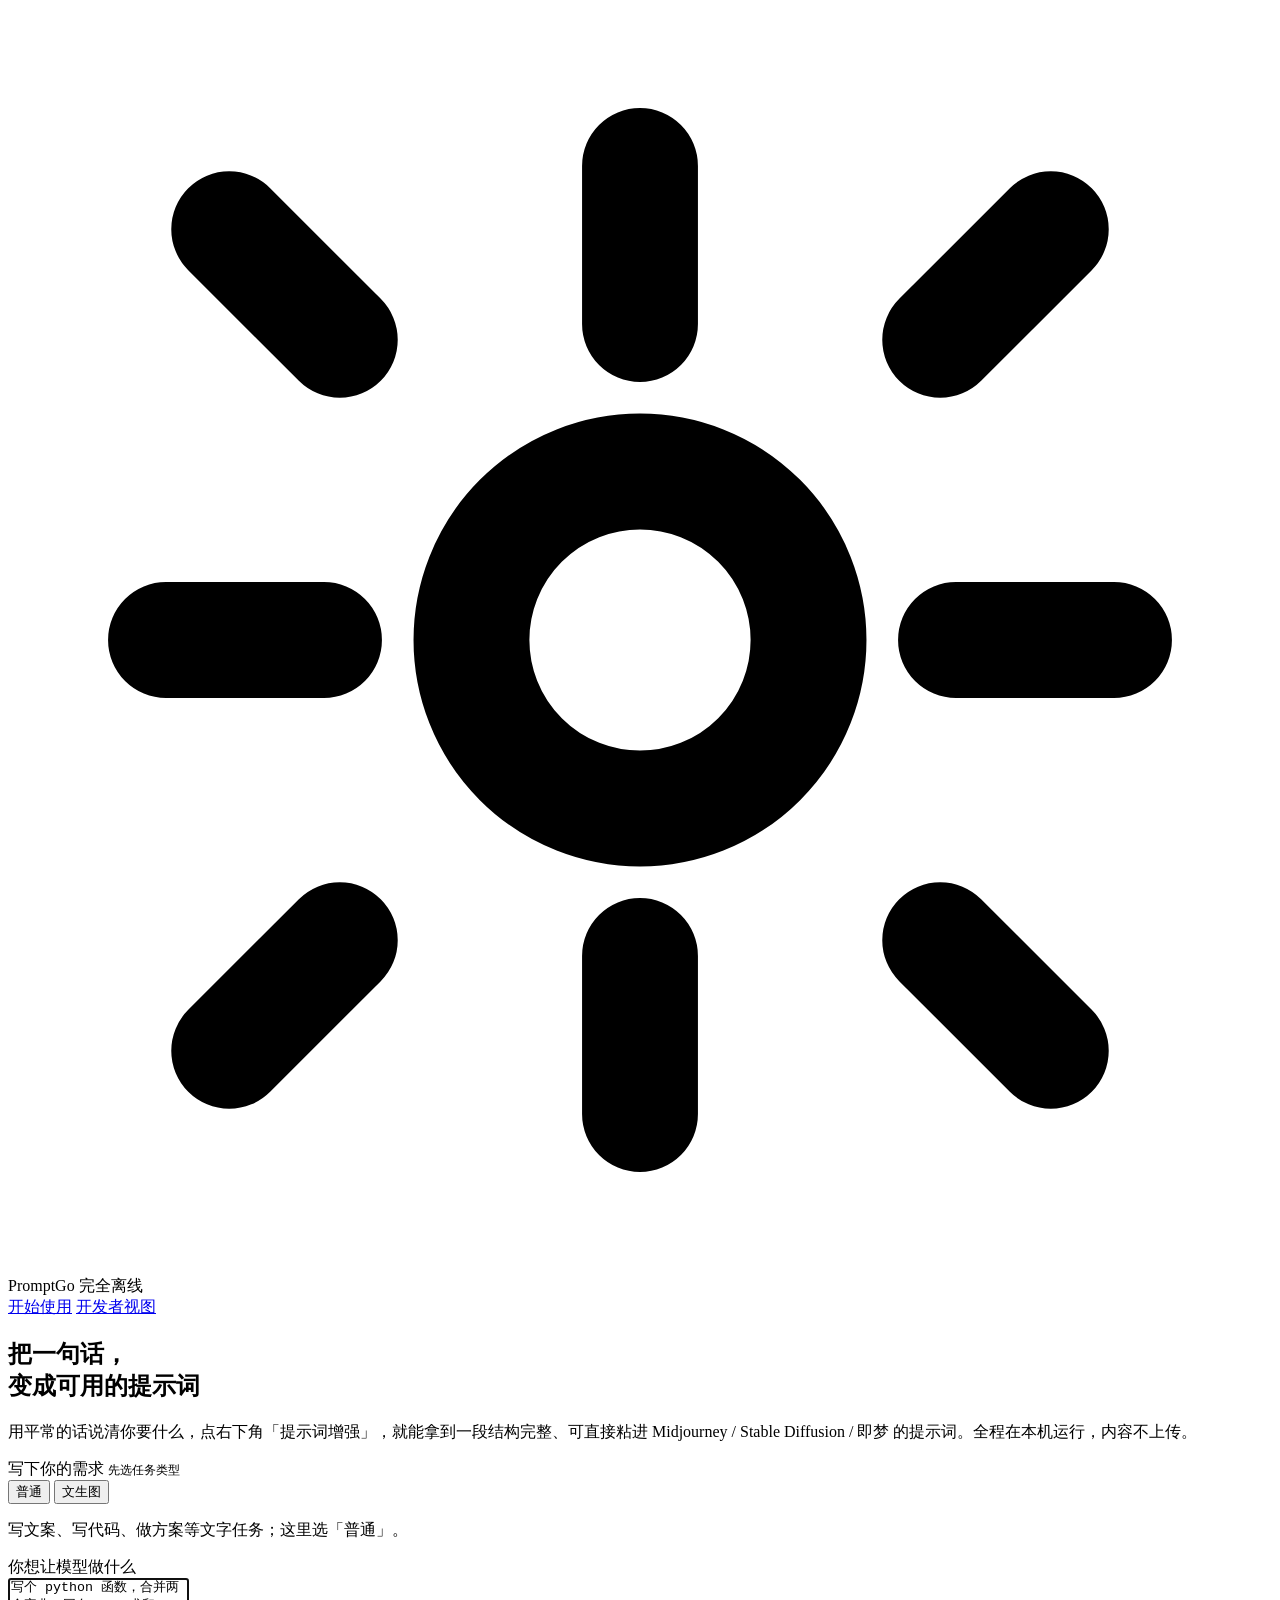
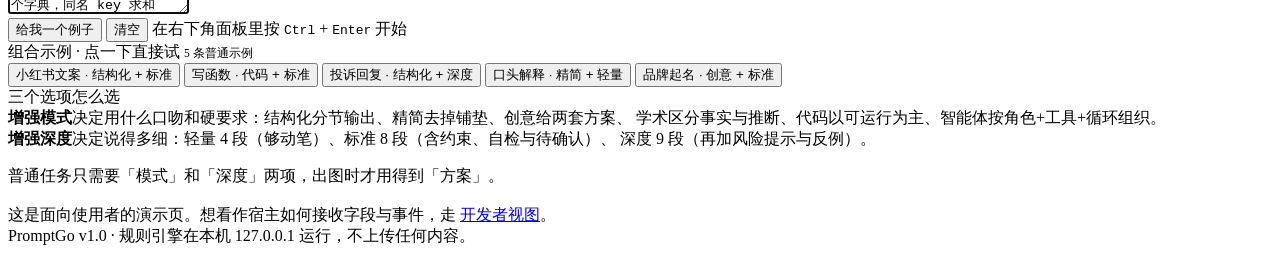
==== commit 2d91404d: "feat: 演示页新增普通/文生图分支与 10 条组合示例（v1.2.3） - 演示页顶部新增任务分支：默认「普通」显示模式+深度，「文生图」只显示方案   （出图时模式与深度不生效，收起以免误导）；" ====
--- a/web/demo/index.html
+++ b/web/demo/index.html
@@ -41,15 +41,58 @@
         <span class="dot"></span>
         <span>写下你的需求</span>
         <span class="spacer"></span>
-        <span class="mono" style="font-size:11.5px">一句话就够</span>
+        <span class="mono" style="font-size:11.5px">先选任务类型</span>
       </div>
       <div class="card-body">
+        <div class="branch" role="group" aria-label="任务类型">
+          <button class="branch-btn is-on" type="button" data-branch="text" aria-pressed="true">普通</button>
+          <button class="branch-btn" type="button" data-branch="image" aria-pressed="false">文生图</button>
+        </div>
+        <p class="hint branch-hint" id="branch-hint">写文案、写代码、做方案等文字任务；这里选「普通」。</p>
+
         <div class="composer-label">你想让模型做什么</div>
         <textarea id="prompt-input" class="composer" placeholder="例如：整理一份新员工入职第一周的执行计划"></textarea>
         <div class="composer-actions">
           <button class="btn primary" type="button" onclick="fillSample()">给我一个例子</button>
           <button class="btn" type="button" onclick="clearInput()">清空</button>
           <span class="hint">在右下角面板里按 <kbd>Ctrl</kbd> + <kbd>Enter</kbd> 开始</span>
+        </div>
+      </div>
+    </div>
+  </section>
+
+  <section class="stage" id="samples" style="grid-template-columns:1fr">
+    <div class="card">
+      <div class="card-head">
+        <span class="dot"></span>
+        <span>组合示例 · 点一下直接试</span>
+        <span class="spacer"></span>
+        <span class="mono" id="samples-count" style="font-size:11.5px"></span>
+      </div>
+      <div class="card-body">
+        <div class="samples" data-branch="text">
+          <button class="ex" type="button" data-mode="struct" data-intensity="standard"
+            data-input="帮我写一条新能源汽车的小红书文案，突出充电 5 分钟续航 300 公里">小红书文案 · 结构化 + 标准</button>
+          <button class="ex" type="button" data-mode="code" data-intensity="standard"
+            data-input="写个 python 函数，合并两个字典，同名 key 求和">写函数 · 代码 + 标准</button>
+          <button class="ex" type="button" data-mode="struct" data-intensity="deep"
+            data-input="客户投诉物流太慢，帮我写一封正式回复邮件">投诉回复 · 结构化 + 深度</button>
+          <button class="ex" type="button" data-mode="concise" data-intensity="light"
+            data-input="给非技术同事解释一下什么是缓存穿透">口头解释 · 精简 + 轻量</button>
+          <button class="ex" type="button" data-mode="creative" data-intensity="standard"
+            data-input="给露营品牌起 3 个名字，要有记忆点">品牌起名 · 创意 + 标准</button>
+        </div>
+        <div class="samples" data-branch="image" hidden>
+          <button class="ex" type="button" data-platform="generic"
+            data-input="做一张保温杯产品主图，白底，1:1">产品主图 · 通用</button>
+          <button class="ex" type="button" data-platform="mj"
+            data-input="做一张悬疑电影海报，9:16，冷色调，雨夜">电影海报 · MJ</button>
+          <button class="ex" type="button" data-platform="sdxl"
+            data-input="画一张儿童绘本插画，2:3，水彩质感，温柔">绘本插画 · SDXL</button>
+          <button class="ex" type="button" data-platform="flux"
+            data-input="做一张无人农场概念场景图，21:9，清晨薄雾">概念场景 · Flux</button>
+          <button class="ex" type="button" data-platform="dalle3"
+            data-input="做一张咖啡馆品牌宣传图，暖调，木质桌面">品牌宣传图 · DALL·E 3</button>
         </div>
       </div>
     </div>
@@ -70,6 +113,31 @@
           <button class="btn" type="button" onclick="backfill()">回填到输入框</button>
           <span class="hint" id="result-note"></span>
         </div>
+        <p class="hint" id="intent-hint" hidden></p>
+      </div>
+    </div>
+  </section>
+
+  <section class="stage" id="options" style="grid-template-columns:1fr">
+    <div class="card">
+      <div class="card-head">
+        <span class="dot"></span>
+        <span>三个选项怎么选</span>
+      </div>
+      <div class="card-body note-list">
+        <div class="note-row" data-for="text">
+          <b>增强模式</b>决定用什么口吻和硬要求：结构化分节输出、精简去掉铺垫、创意给两套方案、
+          学术区分事实与推断、代码以可运行为主、智能体按角色+工具+循环组织。
+        </div>
+        <div class="note-row" data-for="text">
+          <b>增强深度</b>决定说得多细：轻量 4 段（够动笔）、标准 8 段（含约束、自检与待确认）、
+          深度 9 段（再加风险提示与反例）。
+        </div>
+        <div class="note-row" data-for="image">
+          <b>增强方案</b>决定出图给谁看：通用走中文自然语言，MJ 补 `--ar/--v/--no`，SDXL 给独立
+          `negative` 行，Flux 用 `avoid`，DALL·E 3 压成一句「不要出现文字水印」。
+        </div>
+        <p class="hint" id="options-hint">普通任务只需要「模式」和「深度」两项，出图时才用得到「方案」。</p>
       </div>
     </div>
   </section>
@@ -100,6 +168,78 @@
   var outText = document.getElementById("out-text");
   var note = document.getElementById("result-note");
   var lastEnhanced = "";
+  var BRANCH = "text";
+
+  function panelSelects() {
+    var el = document.querySelector("prompt-enhancer[target='#prompt-input']");
+    var root = el && el.shadowRoot;
+    if (!root) return {};
+    return {
+      mode: root.querySelector(".pg-mode"),
+      intensity: root.querySelector(".pg-intensity"),
+      platform: root.querySelector(".pg-platform")
+    };
+  }
+
+  // 分支只改「面板里哪些选项可见」：普通要模式+深度，文生图只要方案。
+  // 组件不懂分支，这里按需藏起多余的 select（值是照常提交的，引擎在图像分支会忽略模式与深度）。
+  function syncPanel() {
+    var sel = panelSelects();
+    if (!sel.mode) return false;
+    sel.mode.style.display = BRANCH === "image" ? "none" : "";
+    sel.intensity.style.display = BRANCH === "image" ? "none" : "";
+    sel.platform.style.display = BRANCH === "image" ? "" : "none";
+    return true;
+  }
+
+  function setOption(name, value) {
+    if (!value) return;
+    var sel = panelSelects()[name];
+    if (!sel) return;
+    sel.value = value;
+    sel.dispatchEvent(new Event("change", { bubbles: true }));
+  }
+
+  function applyBranch(branch) {
+    BRANCH = branch === "image" ? "image" : "text";
+    var btns = document.querySelectorAll(".branch-btn");
+    for (var i = 0; i < btns.length; i++) {
+      var on = btns[i].getAttribute("data-branch") === BRANCH;
+      btns[i].classList.toggle("is-on", on);
+      btns[i].setAttribute("aria-pressed", on ? "true" : "false");
+    }
+    var rows = document.querySelectorAll(".note-row");
+    for (var j = 0; j < rows.length; j++) {
+      rows[j].hidden = rows[j].getAttribute("data-for") !== BRANCH;
+    }
+    var boxes = document.querySelectorAll(".samples");
+    for (var k = 0; k < boxes.length; k++) {
+      boxes[k].hidden = boxes[k].getAttribute("data-branch") !== BRANCH;
+    }
+    document.getElementById("branch-hint").textContent = BRANCH === "image"
+      ? "文生图：描述画面，选一个平台方案，输出的提示词可直接粘贴。"
+      : "写文案、写代码、做方案等文字任务；这里选「普通」。";
+    document.getElementById("options-hint").textContent = BRANCH === "image"
+      ? "出图只受「方案」影响，模式与深度会自动忽略。"
+      : "普通任务只需要「模式」和「深度」两项，出图时才用得到「方案」。";
+    document.getElementById("samples-count").textContent =
+      BRANCH === "image" ? "5 条文生图示例" : "5 条普通示例";
+    syncPanel();
+  }
+
+  function useExample(btn) {
+    var branch = btn.closest(".samples").getAttribute("data-branch");
+    applyBranch(branch);
+    setOption("mode", btn.getAttribute("data-mode"));
+    setOption("intensity", btn.getAttribute("data-intensity"));
+    setOption("platform", btn.getAttribute("data-platform"));
+    input.value = btn.getAttribute("data-input") || "";
+    input.dispatchEvent(new Event("input", { bubbles: true }));
+    input.focus();
+    note.textContent = "";
+    resultBox.hidden = true;
+    document.getElementById("intent-hint").hidden = true;
+  }
 
   function fillSample() {
     input.value = SAMPLES[Math.floor(Math.random() * SAMPLES.length)];
@@ -145,13 +285,22 @@
   var enhancer = document.querySelector("prompt-enhancer[target='#prompt-input']");
   if (enhancer) {
     enhancer.addEventListener("pe:result", function (e) {
-      var d = e.detail, s = d.score || {};
+      var d = e.detail, s = d.score || {}, a = d.analysis || {};
       lastEnhanced = d.enhanced || "";
       resultBox.hidden = false;
       outText.textContent = lastEnhanced;
       document.getElementById("result-score").textContent =
         "清晰度 " + (s.before || 0) + " → " + (s.after || 0) + " 分";
       note.textContent = (d.elapsed_ms || 0) + " ms · " + lastEnhanced.length + " 字";
+
+      // 普通分支下识别成出图：不阻断，只提示可以切分支换平台参数
+      var hint = document.getElementById("intent-hint");
+      if (a.intent === "image" && BRANCH === "text") {
+        hint.hidden = false;
+        hint.textContent = "识别到这是出图需求：切到「文生图」可选 MJ / SDXL / Flux / DALL·E 3，尾部参数会跟着变。";
+      } else {
+        hint.hidden = true;
+      }
       resultBox.scrollIntoView({ block: "nearest", behavior: "smooth" });
     });
     enhancer.addEventListener("pe:error", function (e) {
@@ -159,6 +308,18 @@
       outText.textContent = "增强失败：" + ((e.detail && e.detail.message) || "未知错误");
       note.textContent = "";
     });
+    enhancer.addEventListener("pe:open", syncPanel);
+  }
+
+  var branchBtns = document.querySelectorAll(".branch-btn");
+  for (var i = 0; i < branchBtns.length; i++) {
+    branchBtns[i].addEventListener("click", function () {
+      applyBranch(this.getAttribute("data-branch"));
+    });
+  }
+  var examples = document.querySelectorAll(".ex");
+  for (var j = 0; j < examples.length; j++) {
+    examples[j].addEventListener("click", function () { useExample(this); });
   }
 
   fetch("/v1/health").then(function (r) { return r.ok ? r.json() : null; })
@@ -169,6 +330,10 @@
       document.getElementById("ver").textContent = "服务未启动";
     });
 
+  applyBranch("text");
+  // 组件可能在首帧之后才完成升级，补两次校准
+  setTimeout(syncPanel, 200);
+  setTimeout(syncPanel, 800);
   if (!input.value) fillSample();
 </script>
 </body>
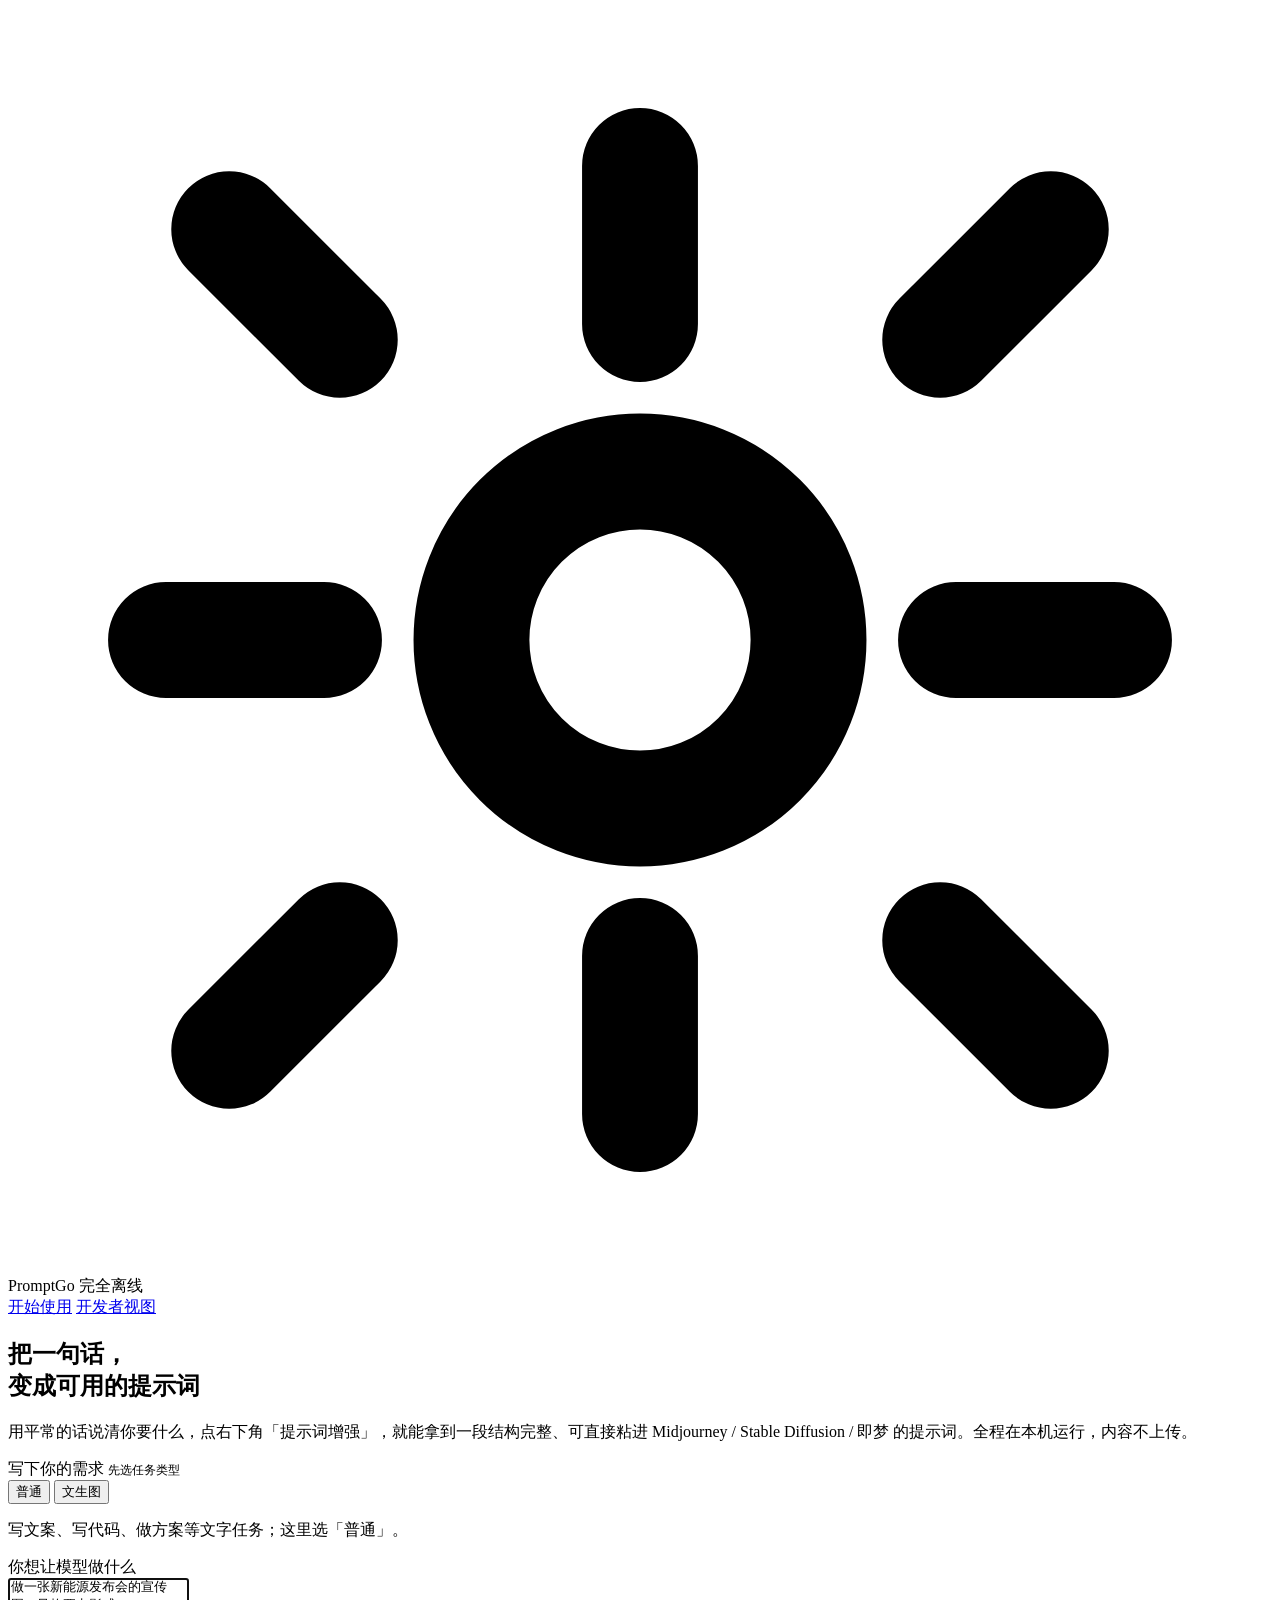
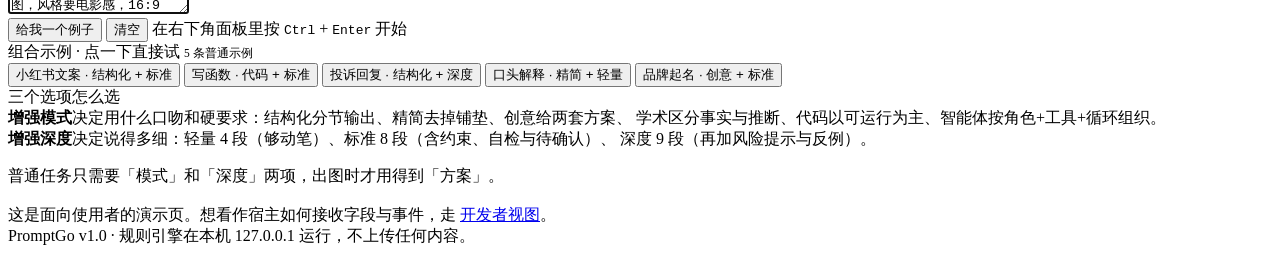
==== commit e739cd70: "release: v1.3.0（词表扩容至 325、分支下沉进组件） - 词表：风格维新增「概念设定」（324 → 325，风格 44 → 45），抽样词表外清零、可测 100 条 / 合理 100 " ====
--- a/web/demo/index.html
+++ b/web/demo/index.html
@@ -169,35 +169,13 @@
   var note = document.getElementById("result-note");
   var lastEnhanced = "";
   var BRANCH = "text";
-
-  function panelSelects() {
-    var el = document.querySelector("prompt-enhancer[target='#prompt-input']");
-    var root = el && el.shadowRoot;
-    if (!root) return {};
-    return {
-      mode: root.querySelector(".pg-mode"),
-      intensity: root.querySelector(".pg-intensity"),
-      platform: root.querySelector(".pg-platform")
-    };
-  }
-
-  // 分支只改「面板里哪些选项可见」：普通要模式+深度，文生图只要方案。
-  // 组件不懂分支，这里按需藏起多余的 select（值是照常提交的，引擎在图像分支会忽略模式与深度）。
-  function syncPanel() {
-    var sel = panelSelects();
-    if (!sel.mode) return false;
-    sel.mode.style.display = BRANCH === "image" ? "none" : "";
-    sel.intensity.style.display = BRANCH === "image" ? "none" : "";
-    sel.platform.style.display = BRANCH === "image" ? "" : "none";
-    return true;
-  }
-
+  var enhancer = document.querySelector("prompt-enhancer[target='#prompt-input']");
+
+  // v1.3 起 branch / mode / intensity / platform 都是组件的公开属性：
+  // 页面只负责设属性与镜像状态，不再触碰 Shadow DOM。
   function setOption(name, value) {
-    if (!value) return;
-    var sel = panelSelects()[name];
-    if (!sel) return;
-    sel.value = value;
-    sel.dispatchEvent(new Event("change", { bubbles: true }));
+    if (!value || !enhancer) return;
+    enhancer.setAttribute(name, value);
   }
 
   function applyBranch(branch) {
@@ -224,7 +202,7 @@
       : "普通任务只需要「模式」和「深度」两项，出图时才用得到「方案」。";
     document.getElementById("samples-count").textContent =
       BRANCH === "image" ? "5 条文生图示例" : "5 条普通示例";
-    syncPanel();
+    if (enhancer) enhancer.setAttribute("branch", BRANCH);
   }
 
   function useExample(btn) {
@@ -282,7 +260,6 @@
     }
   }
 
-  var enhancer = document.querySelector("prompt-enhancer[target='#prompt-input']");
   if (enhancer) {
     enhancer.addEventListener("pe:result", function (e) {
       var d = e.detail, s = d.score || {}, a = d.analysis || {};
@@ -308,7 +285,11 @@
       outText.textContent = "增强失败：" + ((e.detail && e.detail.message) || "未知错误");
       note.textContent = "";
     });
-    enhancer.addEventListener("pe:open", syncPanel);
+    // 用户在面板内切分支时，页面按钮跟着镜像
+    enhancer.addEventListener("pe:branch", function (e) {
+      var next = e.detail && e.detail.branch;
+      if (next && next !== BRANCH) applyBranch(next);
+    });
   }
 
   var branchBtns = document.querySelectorAll(".branch-btn");
@@ -331,9 +312,6 @@
     });
 
   applyBranch("text");
-  // 组件可能在首帧之后才完成升级，补两次校准
-  setTimeout(syncPanel, 200);
-  setTimeout(syncPanel, 800);
   if (!input.value) fillSample();
 </script>
 </body>
